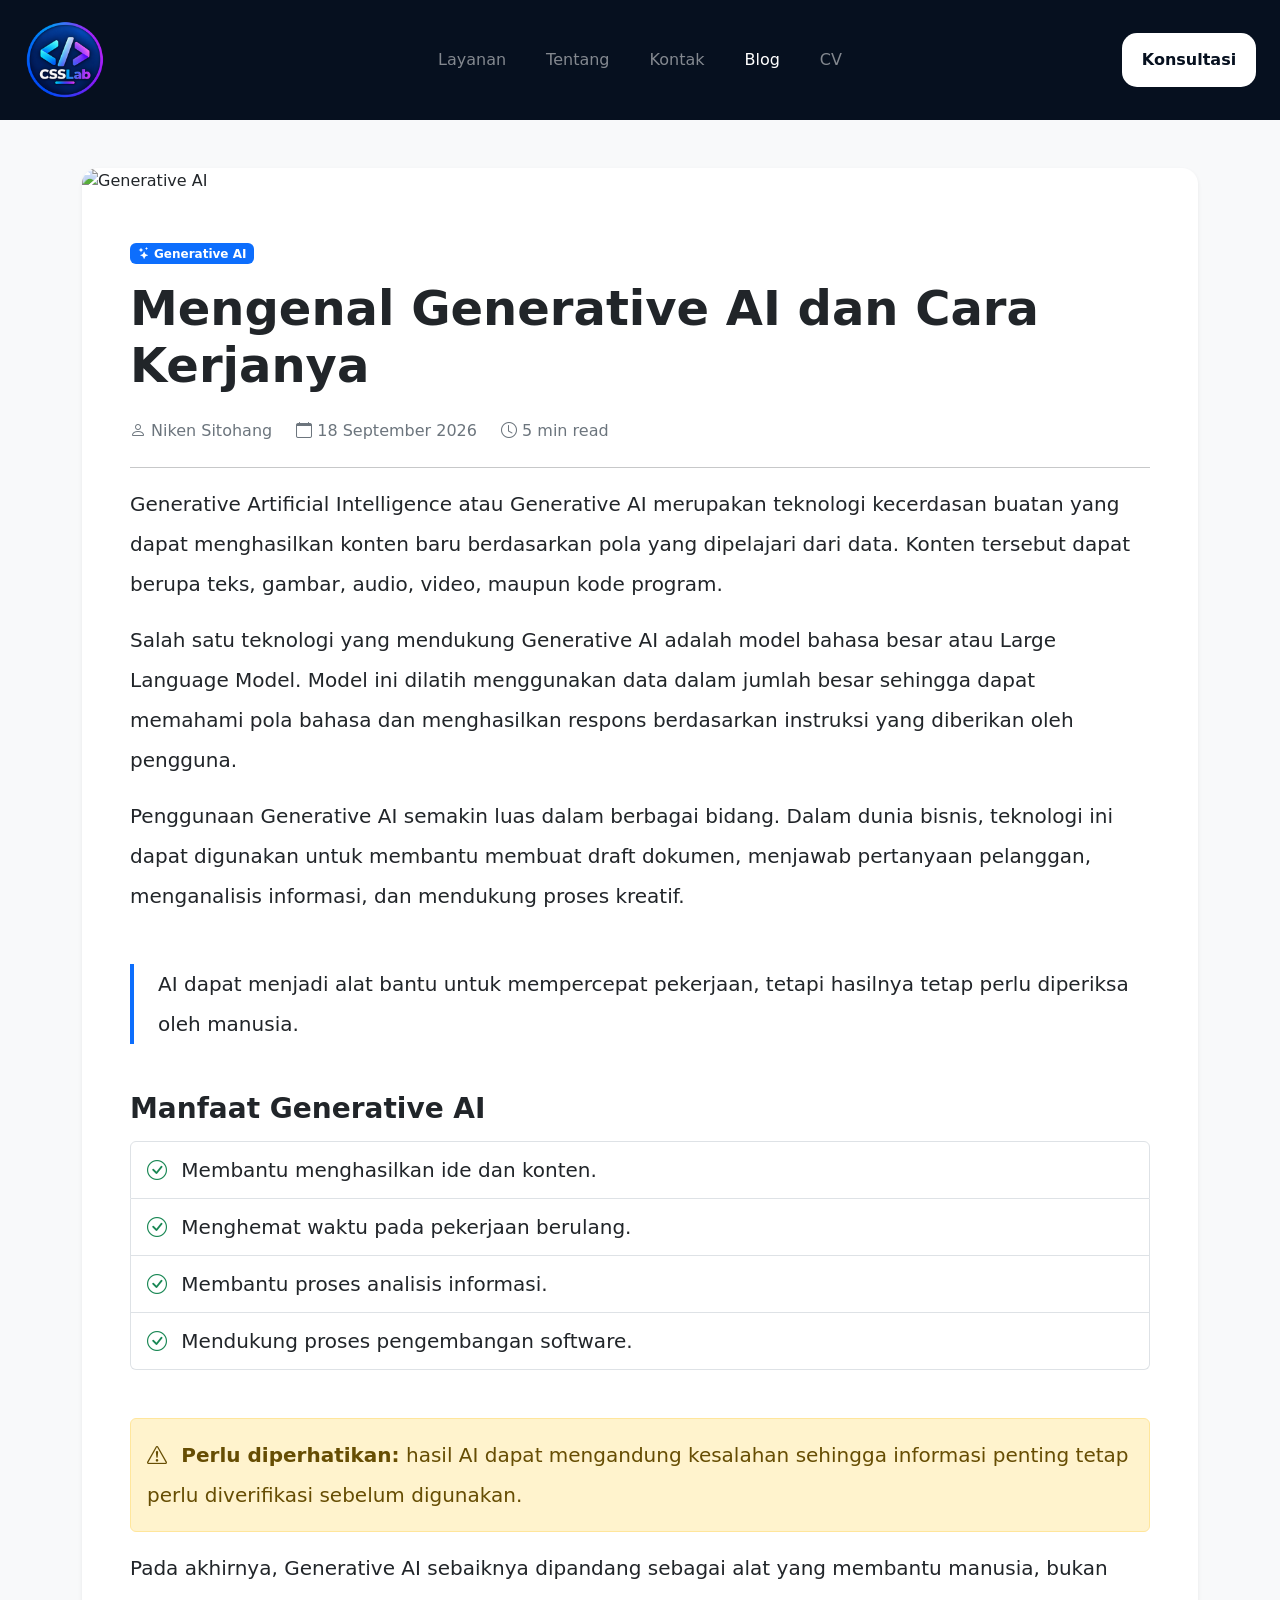
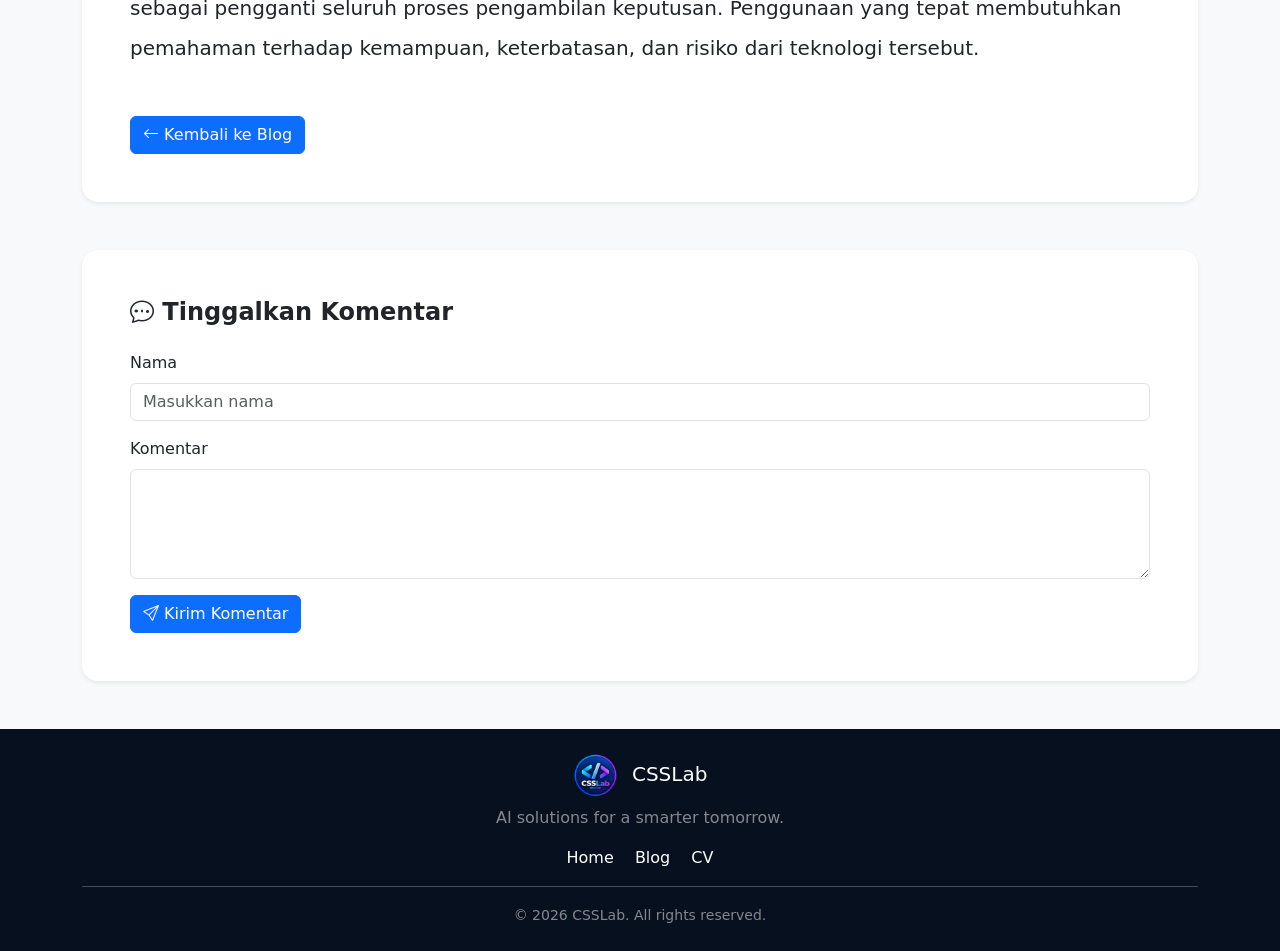
==== blog-detail.html @ c4ea1778 "p2" ====
<!DOCTYPE html>
<html lang="id">

<head>

    <meta charset="UTF-8">

    <meta
        name="viewport"
        content="width=device-width, initial-scale=1.0">

    <meta
        name="description"
        content="Artikel CSSLab tentang Generative AI.">

    <title>Mengenal Generative AI - CSSLab</title>

    <link
        href="https://cdn.jsdelivr.net/npm/bootstrap@5.3.8/dist/css/bootstrap.min.css"
        rel="stylesheet">

    <link
        rel="stylesheet"
        href="https://cdn.jsdelivr.net/npm/bootstrap-icons@1.13.1/font/bootstrap-icons.min.css">

</head>


<body class="bg-light">


    <!-- ================= NAVBAR ================= -->

    <nav
        class="navbar navbar-expand-lg"
        style="height: 120px; background-color: #06101f;">

        <div
            class="container-fluid position-relative px-4">

            <!-- Logo -->

            <a
                href="index.html"
                class="navbar-brand p-0">

                <img
                    src="assets/img/logo.png"
                    alt="CSSLab Logo"
                    style="width: 82px; height: 82px; object-fit: contain;">

            </a>


            <!-- Mobile Button -->

            <button
                class="navbar-toggler"
                type="button"
                data-bs-toggle="collapse"
                data-bs-target="#navbarMenu">

                <span
                    class="navbar-toggler-icon">
                </span>

            </button>


            <!-- Menu -->

            <div
                class="collapse navbar-collapse position-absolute start-50 translate-middle-x"
                id="navbarMenu">

                <ul
                    class="navbar-nav d-flex flex-row gap-4 align-items-center">

                    <li class="nav-item">

                        <a
                            class="nav-link text-white-50 fs-6"
                            href="index.html#layanan">

                            Layanan

                        </a>

                    </li>


                    <li class="nav-item">

                        <a
                            class="nav-link text-white-50 fs-6"
                            href="index.html#tentang">

                            Tentang

                        </a>

                    </li>


                    <li class="nav-item">

                        <a
                            class="nav-link text-white-50 fs-6"
                            href="index.html#kontak">

                            Kontak

                        </a>

                    </li>


                    <li class="nav-item">

                        <a
                            class="nav-link text-white fs-6"
                            href="blog.html">

                            Blog

                        </a>

                    </li>


                    <li class="nav-item">

                        <a
                            class="nav-link text-white-50 fs-6"
                            href="cv.html">

                            CV

                        </a>

                    </li>

                </ul>

            </div>


            <!-- Consultation Button -->

            <a
                href="index.html#kontak"
                class="position-absolute end-0 me-4 top-50 translate-middle-y text-decoration-none fw-bold d-flex align-items-center justify-content-center"
                style="
                    width: 134px;
                    height: 54px;
                    background-color: white;
                    color: #06101f;
                    border-radius: 15px;
                ">

                Konsultasi

            </a>

        </div>

    </nav>



    <!-- ================= ARTICLE ================= -->

    <main
        class="container py-5">


        <article
            class="bg-white rounded-4 shadow-sm overflow-hidden">


            <!-- Article Image -->

            <img
                src="https://images.unsplash.com/photo-1677442136019-21780ecad995?auto=format&fit=crop&w=1600&q=80"
                class="img-fluid w-100"
                alt="Generative AI">


            <div
                class="p-4 p-md-5">


                <!-- Category -->

                <span
                    class="badge text-bg-primary mb-3">

                    <i class="bi bi-stars"></i>

                    Generative AI

                </span>


                <!-- Title -->

                <h1
                    class="display-5 fw-bold mb-4">

                    Mengenal Generative AI dan Cara Kerjanya

                </h1>


                <!-- Meta -->

                <div
                    class="d-flex flex-wrap gap-4 text-secondary mb-4">

                    <span>

                        <i class="bi bi-person"></i>

                        Niken Sitohang

                    </span>


                    <span>

                        <i class="bi bi-calendar"></i>

                        18 September 2026

                    </span>


                    <span>

                        <i class="bi bi-clock"></i>

                        5 min read

                    </span>

                </div>


                <hr>


                <!-- Content -->

                <div
                    class="fs-5 lh-lg">


                    <p>

                        Generative Artificial Intelligence atau Generative AI
                        merupakan teknologi kecerdasan buatan yang dapat
                        menghasilkan konten baru berdasarkan pola yang dipelajari
                        dari data. Konten tersebut dapat berupa teks, gambar,
                        audio, video, maupun kode program.

                    </p>


                    <p>

                        Salah satu teknologi yang mendukung Generative AI adalah
                        model bahasa besar atau Large Language Model. Model ini
                        dilatih menggunakan data dalam jumlah besar sehingga
                        dapat memahami pola bahasa dan menghasilkan respons
                        berdasarkan instruksi yang diberikan oleh pengguna.

                    </p>


                    <p>

                        Penggunaan Generative AI semakin luas dalam berbagai
                        bidang. Dalam dunia bisnis, teknologi ini dapat digunakan
                        untuk membantu membuat draft dokumen, menjawab pertanyaan
                        pelanggan, menganalisis informasi, dan mendukung proses
                        kreatif.

                    </p>


                    <!-- Quote -->

                    <blockquote
                        class="blockquote border-start border-primary border-4 ps-4 my-5">

                        <p>

                            AI dapat menjadi alat bantu untuk mempercepat pekerjaan,
                            tetapi hasilnya tetap perlu diperiksa oleh manusia.

                        </p>

                    </blockquote>


                    <!-- Benefits -->

                    <h2
                        class="h3 fw-bold mt-5 mb-3">

                        Manfaat Generative AI

                    </h2>


                    <ul
                        class="list-group mb-5">

                        <li
                            class="list-group-item">

                            <i
                                class="bi bi-check-circle text-success me-2">
                            </i>

                            Membantu menghasilkan ide dan konten.

                        </li>


                        <li
                            class="list-group-item">

                            <i
                                class="bi bi-check-circle text-success me-2">
                            </i>

                            Menghemat waktu pada pekerjaan berulang.

                        </li>


                        <li
                            class="list-group-item">

                            <i
                                class="bi bi-check-circle text-success me-2">
                            </i>

                            Membantu proses analisis informasi.

                        </li>


                        <li
                            class="list-group-item">

                            <i
                                class="bi bi-check-circle text-success me-2">
                            </i>

                            Mendukung proses pengembangan software.

                        </li>

                    </ul>


                    <!-- Warning -->

                    <div
                        class="alert alert-warning">

                        <i
                            class="bi bi-exclamation-triangle me-2">
                        </i>

                        <strong>Perlu diperhatikan:</strong>

                        hasil AI dapat mengandung kesalahan sehingga informasi
                        penting tetap perlu diverifikasi sebelum digunakan.

                    </div>


                    <p>

                        Pada akhirnya, Generative AI sebaiknya dipandang sebagai
                        alat yang membantu manusia, bukan sebagai pengganti
                        seluruh proses pengambilan keputusan. Penggunaan yang
                        tepat membutuhkan pemahaman terhadap kemampuan,
                        keterbatasan, dan risiko dari teknologi tersebut.

                    </p>

                </div>


                <!-- Back -->

                <div
                    class="mt-5">

                    <a
                        href="blog.html"
                        class="btn btn-primary">

                        <i
                            class="bi bi-arrow-left">
                        </i>

                        Kembali ke Blog

                    </a>

                </div>

            </div>

        </article>



        <!-- ================= COMMENT ================= -->

        <section
            class="bg-white rounded-4 shadow-sm p-4 p-md-5 mt-5">

            <h2
                class="h4 fw-bold mb-4">

                <i
                    class="bi bi-chat-dots">
                </i>

                Tinggalkan Komentar

            </h2>


            <form>


                <div
                    class="mb-3">

                    <label
                        for="commentName"
                        class="form-label">

                        Nama

                    </label>


                    <input
                        type="text"
                        id="commentName"
                        class="form-control"
                        placeholder="Masukkan nama">

                </div>


                <div
                    class="mb-3">

                    <label
                        for="comment"
                        class="form-label">

                        Komentar

                    </label>


                    <textarea
                        id="comment"
                        class="form-control"
                        rows="4"
                        placeholder="Tulis komentar...">
                    </textarea>

                </div>


                <button
                    type="submit"
                    class="btn btn-primary">

                    <i
                        class="bi bi-send">
                    </i>

                    Kirim Komentar

                </button>

            </form>

        </section>

    </main>



    <!-- ================= FOOTER ================= -->

    <footer
        class="text-white py-4"
        style="background-color: #06101f;">

        <div
            class="container text-center">

            <h5>

                <img
                    src="assets/img/logo.png"
                    alt="CSSLab Logo"
                    style="width: 45px; height: 45px; object-fit: contain;"
                    class="me-2">

                CSSLab

            </h5>


            <p
                class="text-white-50">

                AI solutions for a smarter tomorrow.

            </p>


            <a
                href="index.html"
                class="text-white text-decoration-none me-3">

                Home

            </a>


            <a
                href="blog.html"
                class="text-white text-decoration-none me-3">

                Blog

            </a>


            <a
                href="cv.html"
                class="text-white text-decoration-none">

                CV

            </a>


            <hr>


            <small
                class="text-white-50">

                © 2026 CSSLab. All rights reserved.

            </small>

        </div>

    </footer>



    <script
        src="https://cdn.jsdelivr.net/npm/bootstrap@5.3.8/dist/js/bootstrap.bundle.min.js">
    </script>

</body>

</html>
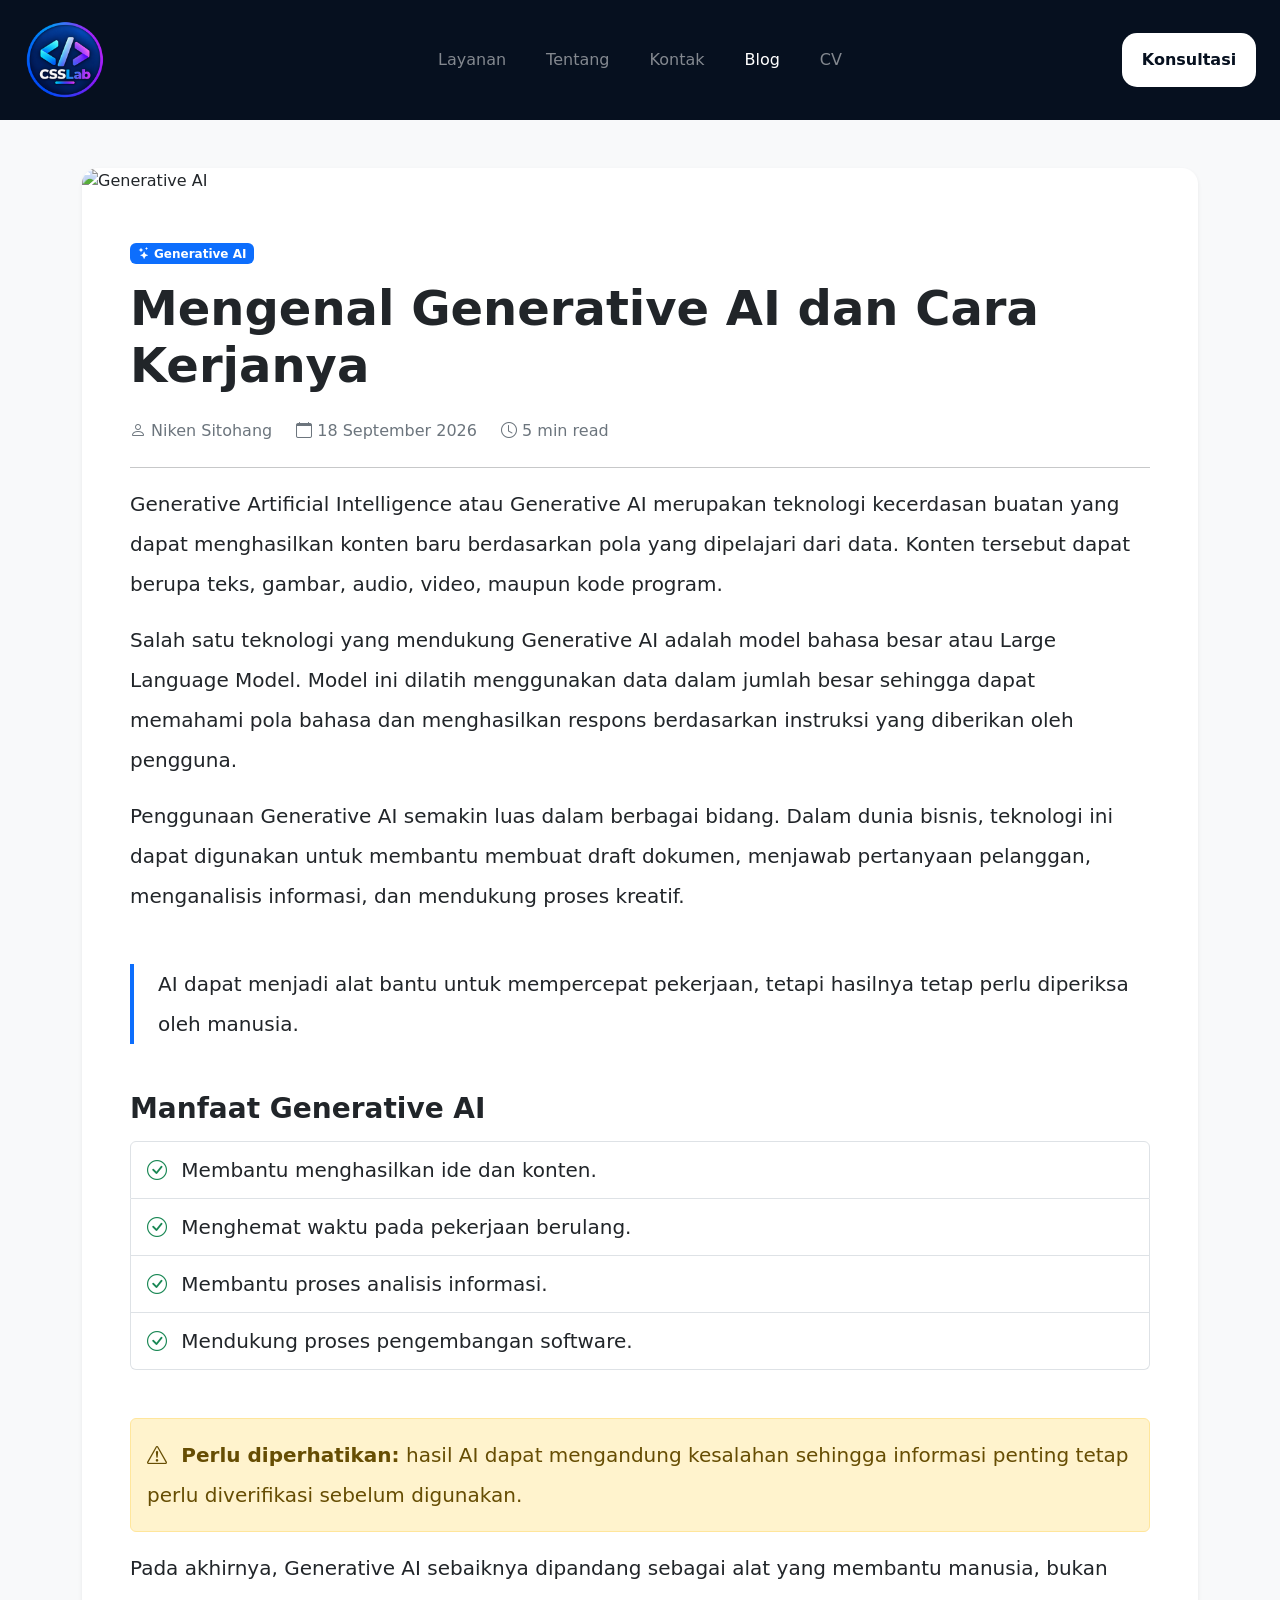
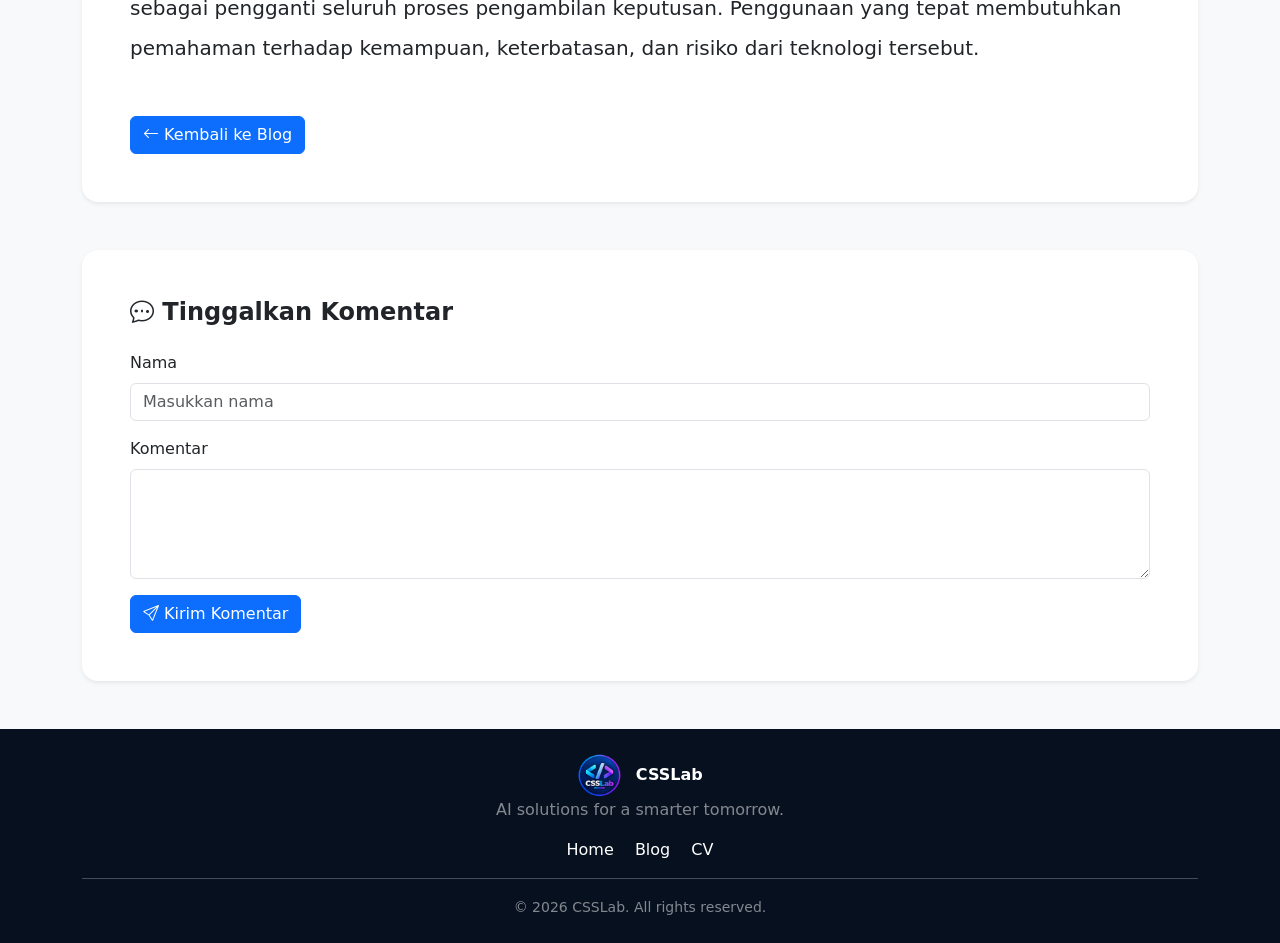
==== commit e3f561ab: "repair" ====
--- a/blog-detail.html
+++ b/blog-detail.html
@@ -58,12 +58,11 @@
                 class="navbar-toggler"
                 type="button"
                 data-bs-toggle="collapse"
-                data-bs-target="#navbarMenu">
-
-                <span
-                    class="navbar-toggler-icon">
-                </span>
-
+                data-bs-target="#navbarMenu"
+                aria-controls="navbarMenu"
+                aria-expanded="false"
+                aria-label="Toggle navigation">
+                <span class="navbar-toggler-icon"></span>
             </button>
 
 
@@ -513,17 +512,14 @@
         <div
             class="container text-center">
 
-            <h5>
-
+            <div class="fw-bold">
                 <img
                     src="assets/img/logo.png"
                     alt="CSSLab Logo"
                     style="width: 45px; height: 45px; object-fit: contain;"
                     class="me-2">
-
                 CSSLab
-
-            </h5>
+            </div>
 
 
             <p
